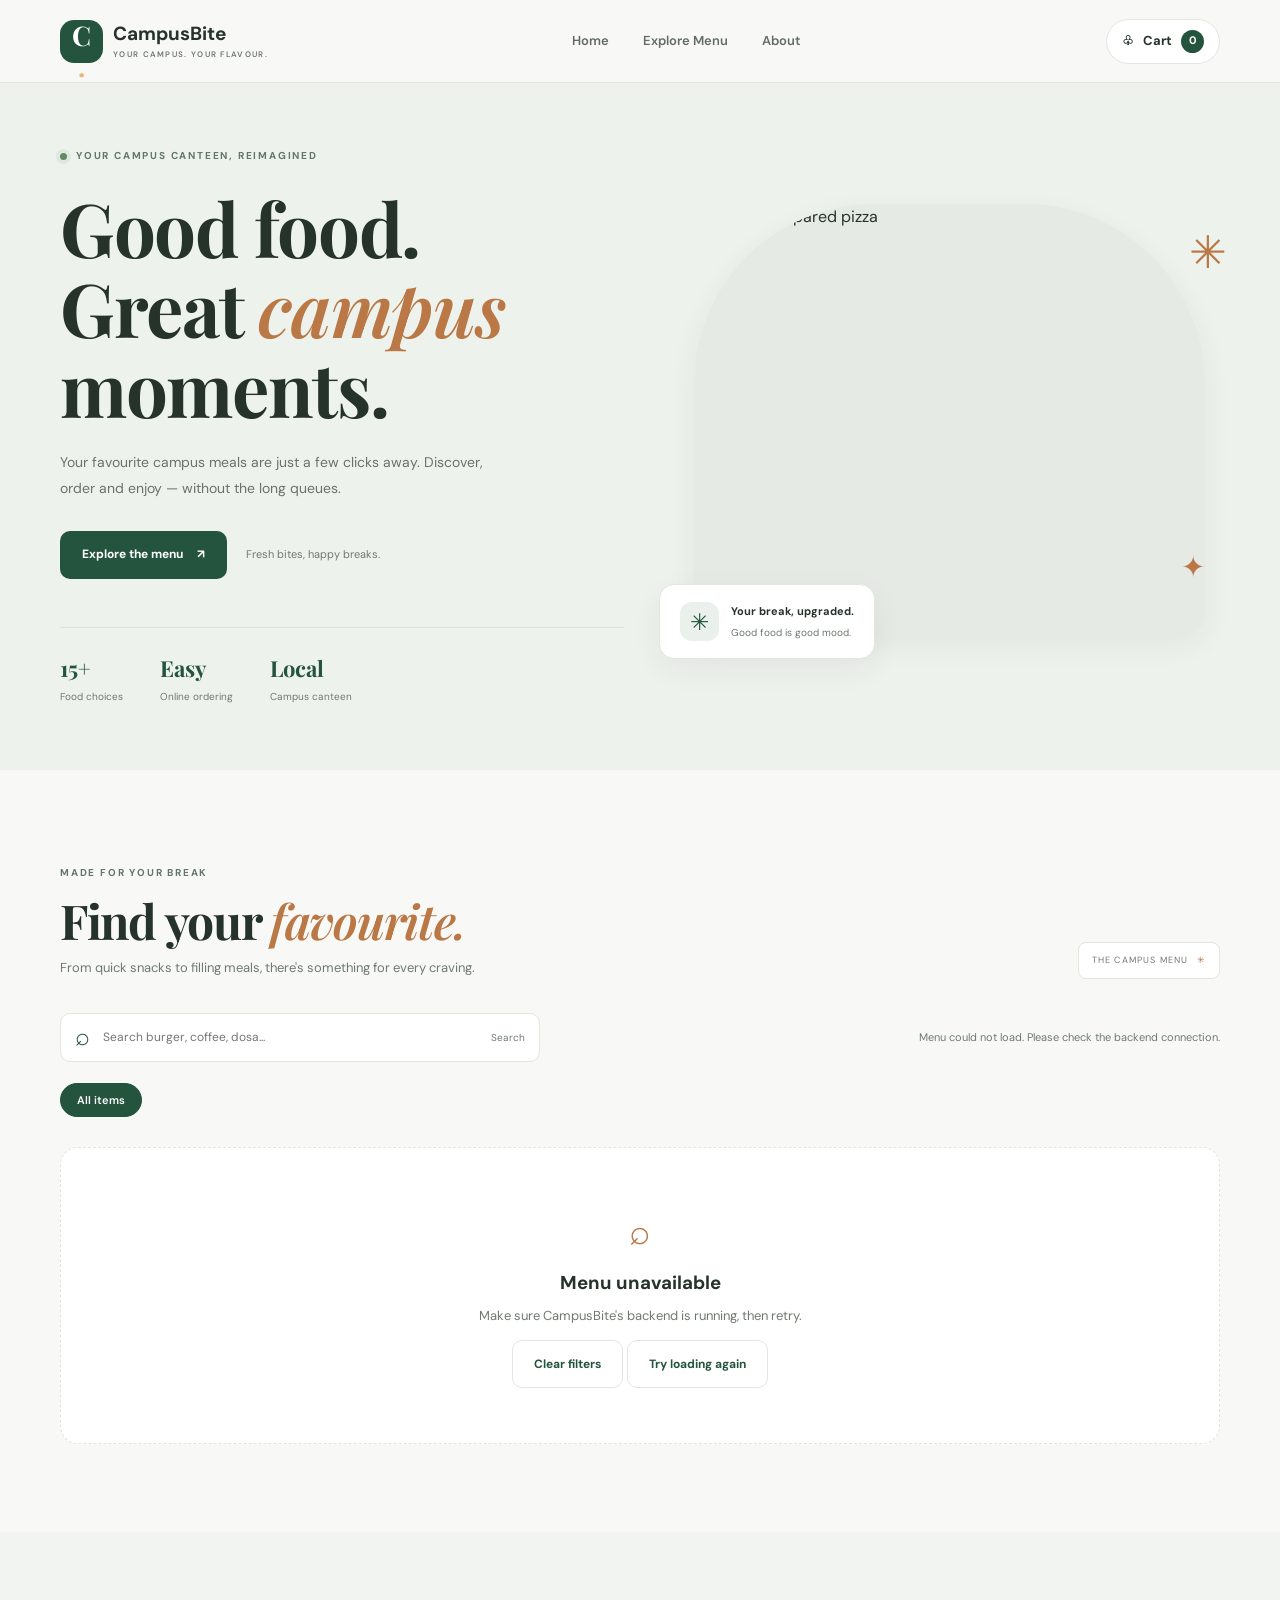
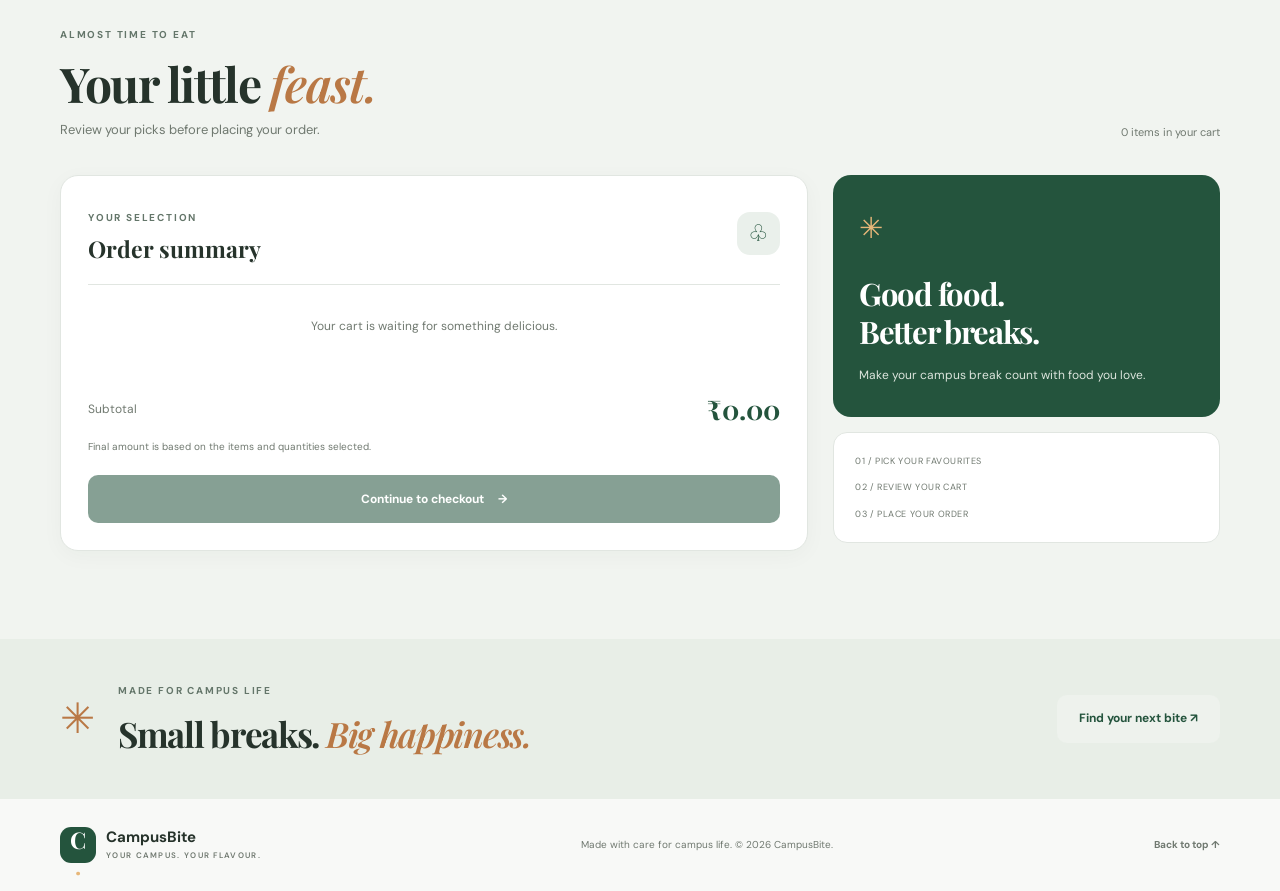
==== src/main/resources/static/index.html @ 41a8b256 "Prepare CampusBite for deployment" ====
<!DOCTYPE html>
<html lang="en">
<head>
    <meta charset="UTF-8">
    <meta name="viewport" content="width=device-width, initial-scale=1.0">
    <meta name="theme-color" content="#183d2b">
    <meta name="description" content="CampusBite - Order fresh and delicious food from your campus canteen.">
    <title>CampusBite | Your Campus Canteen</title>

    <link rel="preconnect" href="https://fonts.googleapis.com">
    <link rel="preconnect" href="https://fonts.gstatic.com" crossorigin>
    <link href="https://fonts.googleapis.com/css2?family=DM+Sans:wght@400;500;600;700&family=Playfair+Display:wght@600;700;800&display=swap" rel="stylesheet">
    <link rel="stylesheet" href="style.css">
    <script src="script.js" defer></script>
</head>
<body>

<header class="site-header">
    <div class="container nav-wrapper">
        <a class="brand" href="#" aria-label="CampusBite home">
            <span class="brand-icon">C<span>.</span></span>
            <span>CampusBite<small>YOUR CAMPUS. YOUR FLAVOUR.</small></span>
        </a>

        <nav class="main-nav">
            <a href="#home">Home</a>
            <a href="#menu">Explore Menu</a>
            <a href="#about">About</a>
        </nav>

        <a href="#cart-section" class="nav-cart">
            <span aria-hidden="true">♧</span>
            Cart <span id="cart-count" class="cart-badge">0</span>
        </a>
    </div>
</header>

<main>
    <section class="hero" id="home">
        <div class="container hero-grid">
            <div class="hero-copy">
                <span class="eyebrow"><span class="live-dot"></span> YOUR CAMPUS CANTEEN, REIMAGINED</span>
                <h1>Good food.<br>Great <em>campus</em><br>moments.</h1>
                <p>Your favourite campus meals are just a few clicks away. Discover, order and enjoy — without the long queues.</p>

                <div class="hero-actions">
                    <a href="#menu" class="button button-primary">Explore the menu <span>↗</span></a>
                    <span class="hero-note">Fresh bites, happy breaks.</span>
                </div>

                <div class="hero-stats">
                    <div><strong>15+</strong><span>Food choices</span></div>
                    <div><strong>Easy</strong><span>Online ordering</span></div>
                    <div><strong>Local</strong><span>Campus canteen</span></div>
                </div>
            </div>

            <div class="hero-art">
                <div class="hero-image-frame">
                    <img
                        src="https://images.unsplash.com/photo-1565299624946-b28f40a0ae38?w=1000"
                        alt="Freshly prepared pizza"
                    >
                </div>
                <div class="floating-note">
                    <span class="note-icon">✳</span>
                    <div><strong>Your break, upgraded.</strong><small>Good food is good mood.</small></div>
                </div>
                <span class="art-decoration decoration-one">✳</span>
                <span class="art-decoration decoration-two">✦</span>
            </div>
        </div>
    </section>

    <section class="menu-section section-padding" id="menu">
        <div class="container">
            <div class="section-heading">
                <div>
                    <span class="eyebrow">MADE FOR YOUR BREAK</span>
                    <h2>Find your <em>favourite.</em></h2>
                    <p>From quick snacks to filling meals, there's something for every craving.</p>
                </div>
                <span class="menu-label">THE CAMPUS MENU <span>✳</span></span>
            </div>

            <div class="menu-tools">
                <label class="search-box">
                    <span aria-hidden="true">⌕</span>
                    <input type="search" id="food-search" placeholder="Search burger, coffee, dosa..." autocomplete="off" aria-label="Search food">
                    <kbd>Search</kbd>
                </label>
                <span class="menu-status" id="menu-status" role="status" aria-live="polite">Loading delicious options...</span>
            </div>

            <div class="category-list" id="category-list" aria-label="Filter by food category">
                <button type="button" class="category-chip active" data-category="All">All items</button>
            </div>

            <div class="food-grid" id="food-list"></div>

            <div class="empty-state" id="empty-state" hidden>
                <span>⌕</span>
                <h3>No bites found</h3>
                <p>Try a different search or choose another category.</p>
                <button class="button button-secondary" id="clear-filters" type="button">Clear filters</button>
            </div>
        </div>
    </section>

    <section class="order-section section-padding" id="cart-section">
        <div class="container">
            <div class="section-heading">
                <div>
                    <span class="eyebrow">ALMOST TIME TO EAT</span>
                    <h2>Your little <em>feast.</em></h2>
                    <p>Review your picks before placing your order.</p>
                </div>
                <span class="cart-heading-count"><span id="cart-count-heading">0</span> items in your cart</span>
            </div>

            <div class="order-layout">
                <div class="cart-panel panel">
                    <div class="panel-heading">
                        <div><span class="eyebrow">YOUR SELECTION</span><h3>Order summary</h3></div>
                        <span class="panel-icon">♧</span>
                    </div>
                    <div id="cart-items" class="cart-items">
                        <div class="cart-empty">Your cart is waiting for something delicious.</div>
                    </div>
                    <div class="cart-total-row">
                        <span>Subtotal</span>
                        <strong id="cart-total">₹0.00</strong>
                    </div>
                    <p class="cart-footnote">Final amount is based on the items and quantities selected.</p>
                    <button type="button" id="checkout-button" class="button button-primary button-full" disabled>
                        Continue to checkout <span>→</span>
                    </button>
                </div>

                <div class="checkout-panel panel" id="checkout-section" hidden>
                    <div class="panel-heading">
                        <div><span class="eyebrow">ONE LAST STEP</span><h3>Let's get your order ready.</h3></div>
                        <span class="panel-icon">✳</span>
                    </div>

                    <form id="checkout-form">
                        <label for="student-name">Your full name</label>
                        <input id="student-name" name="studentName" type="text" placeholder="Enter your name" maxlength="100" autocomplete="name" required>

                        <label for="student-phone">Phone number</label>
                        <input id="student-phone" name="studentPhone" type="tel" placeholder="Enter your phone number" inputmode="tel" pattern="[0-9+\-\s()]{10,16}" maxlength="16" autocomplete="tel" required>

                        <label for="payment-method">Payment method</label>
                        <select id="payment-method" name="paymentMethod" required>
                            <option value="COUNTER">Pay at canteen counter</option>
                        </select>

                        <div class="payment-note"><span>ⓘ</span><p>Payment is collected at the canteen counter. Online payment is not enabled.</p></div>

                        <p class="form-message" id="checkout-message" role="status" aria-live="polite"></p>

                        <button type="submit" id="place-order-button" class="button button-primary button-full">
                            Place my order <span>→</span>
                        </button>
                    </form>
                </div>

                <div class="confirmation-panel panel" id="confirmation-section" hidden>
                    <div class="success-icon">✓</div>
                    <span class="eyebrow">ORDER RECEIVED</span>
                    <h3>That's a wrap!</h3>
                    <p id="confirmation-message">Your order has been submitted.</p>
                    <p class="confirmation-note">Please pay at the canteen counter.</p>
                    <button type="button" id="new-order-button" class="button button-primary button-full">Order something else ↗</button>
                </div>

                <aside class="order-aside">
                    <div class="aside-card">
                        <span class="aside-symbol">✳</span>
                        <h3>Good food.<br>Better breaks.</h3>
                        <p>Make your campus break count with food you love.</p>
                    </div>
                    <div class="aside-info">
                        <span>01 / PICK YOUR FAVOURITES</span>
                        <span>02 / REVIEW YOUR CART</span>
                        <span>03 / PLACE YOUR ORDER</span>
                    </div>
                </aside>
            </div>
        </div>
    </section>

    <section class="about-strip" id="about">
        <div class="container about-content">
            <span class="about-star">✳</span>
            <div><span class="eyebrow">MADE FOR CAMPUS LIFE</span><h2>Small breaks. <em>Big happiness.</em></h2></div>
            <a href="#menu" class="button button-light">Find your next bite ↗</a>
        </div>
    </section>
</main>

<footer class="site-footer">
    <div class="container footer-content">
        <a class="brand footer-brand" href="#home">
            <span class="brand-icon">C<span>.</span></span>
            <span>CampusBite<small>YOUR CAMPUS. YOUR FLAVOUR.</small></span>
        </a>
        <p>Made with care for campus life. © <span id="current-year"></span> CampusBite.</p>
        <a href="#home" class="back-top">Back to top ↑</a>
    </div>
</footer>

<div class="toast-container" id="toast-container" aria-live="polite" aria-atomic="false"></div>

</body>
</html>
---- src/main/resources/static/style.css ----
:root {
    --green: #24543D;
    --green-dark: #193F2D;
    --green-light: #EAF0EB;
    --cream: #EEF2ED;
    --paper: #F8F9F7;
    --text: #26332B;
    --muted: #707970;
    --line: #E1E6E1;
    --orange: #B97845;
    --shadow: 0 10px 30px rgba(31, 55, 40, 0.06);
    --radius: 18px;
}

* { box-sizing: border-box; }

html {
    scroll-behavior: smooth;
    scroll-padding-top: 100px;
}

body {
    margin: 0;
    background: var(--paper);
    color: var(--text);
    font-family: "DM Sans", sans-serif;
    line-height: 1.6;
}

body, input, button, select {
    font-family: "DM Sans", sans-serif;
}

button, input, select { font-size: inherit; }
button, a { -webkit-tap-highlight-color: transparent; }
a { color: inherit; text-decoration: none; }
button { cursor: pointer; }
button:disabled { cursor: not-allowed; opacity: .55; }
img { display: block; max-width: 100%; }

.container {
    width: min(1160px, calc(100% - 48px));
    margin: 0 auto;
}

.section-padding { padding: 88px 0; }
[hidden] { display: none !important; }

h1, h2, h3, p { margin-top: 0; }

h1, h2, .aside-card h3 {
    font-family: "Playfair Display", Georgia, serif;
    font-weight: 700;
    letter-spacing: -1.3px;
}

h1 em, h2 em {
    color: var(--orange);
    font-weight: 600;
}

::selection {
    background: var(--green);
    color: white;
}

:focus-visible {
    outline: 3px solid var(--orange);
    outline-offset: 3px;
}

/* Header */
.site-header {
    position: sticky;
    top: 0;
    z-index: 20;
    background: rgba(248, 249, 247, .96);
    backdrop-filter: blur(14px);
    border-bottom: 1px solid var(--line);
}

.nav-wrapper {
    min-height: 82px;
    display: flex;
    align-items: center;
    justify-content: space-between;
    gap: 24px;
}

.brand {
    display: inline-flex;
    align-items: center;
    gap: 10px;
    font-weight: 700;
    font-size: 19px;
    line-height: 1.15;
}

.brand-icon {
    width: 43px;
    height: 43px;
    display: grid;
    place-items: center;
    background: var(--green);
    color: white;
    border-radius: 14px;
    font-family: "Playfair Display", Georgia, serif;
    font-size: 27px;
}

.brand-icon span { color: #E7B779; }

.brand small {
    display: block;
    margin-top: 5px;
    color: var(--muted);
    font-size: 8px;
    letter-spacing: 1.3px;
    font-weight: 600;
}

.main-nav {
    display: flex;
    align-items: center;
    gap: 34px;
    color: #626C64;
    font-size: 13px;
    font-weight: 600;
}

.main-nav a:hover, .back-top:hover { color: var(--orange); }

.nav-cart {
    display: inline-flex;
    align-items: center;
    gap: 9px;
    padding: 10px 15px;
    border: 1px solid var(--line);
    border-radius: 30px;
    font-size: 13px;
    font-weight: 700;
    background: white;
}

.cart-badge {
    min-width: 23px;
    height: 23px;
    display: grid;
    place-items: center;
    border-radius: 50%;
    background: var(--green);
    color: white;
    font-size: 11px;
}

/* Hero */
.hero {
    background: #EEF2ED;
    overflow: hidden;
}

.hero-grid {
    display: grid;
    grid-template-columns: 1.03fr .97fr;
    align-items: center;
    gap: 65px;
    padding-top: 65px;
    padding-bottom: 65px;
}

.eyebrow {
    display: inline-block;
    color: #64766A;
    font-size: 10px;
    font-weight: 700;
    letter-spacing: 1.8px;
}

.hero .eyebrow {
    display: flex;
    align-items: center;
    gap: 9px;
}

.live-dot {
    width: 7px;
    height: 7px;
    background: #648766;
    border-radius: 50%;
    box-shadow: 0 0 0 4px #DFE8DE;
}

.hero h1 {
    font-size: clamp(49px, 5.8vw, 76px);
    line-height: 1.08;
    margin: 24px 0 20px;
}

.hero-copy > p {
    max-width: 460px;
    color: #68736B;
    font-size: 14px;
    line-height: 1.9;
}

.hero-actions {
    display: flex;
    align-items: center;
    gap: 19px;
    margin-top: 29px;
    flex-wrap: wrap;
}

.button {
    display: inline-flex;
    align-items: center;
    justify-content: center;
    gap: 14px;
    min-height: 48px;
    padding: 12px 21px;
    border: 1px solid transparent;
    border-radius: 10px;
    font-size: 12px;
    font-weight: 700;
    transition: background .2s, transform .2s, box-shadow .2s;
}

.button:hover:not(:disabled) { transform: translateY(-2px); }

.button-primary {
    background: var(--green);
    color: white;
}

.button-primary:hover:not(:disabled) {
    background: var(--green-dark);
    box-shadow: 0 8px 22px rgba(24, 61, 43, .14);
}

.button-secondary {
    background: white;
    color: var(--green);
    border-color: var(--line);
}

.button-light {
    background: var(--cream);
    color: var(--green);
}

.button-full { width: 100%; }

.hero-note {
    color: var(--muted);
    font-size: 11px;
}

.hero-stats {
    display: flex;
    gap: 37px;
    margin-top: 48px;
    padding-top: 23px;
    border-top: 1px solid #DCE3DC;
}

.hero-stats div {
    display: flex;
    flex-direction: column;
    gap: 3px;
}

.hero-stats strong {
    color: var(--green);
    font-family: "Playfair Display", Georgia, serif;
    font-size: 22px;
}

.hero-stats span {
    color: var(--muted);
    font-size: 10px;
}

.hero-art {
    position: relative;
    padding: 12px 15px 26px 5px;
}

.hero-image-frame {
    height: 430px;
    overflow: hidden;
    border-radius: 180px 180px 22px 22px;
    background: #E5EAE4;
    box-shadow: var(--shadow);
}

.hero-image-frame img {
    width: 100%;
    height: 100%;
    object-fit: cover;
}

.floating-note {
    position: absolute;
    left: -30px;
    bottom: 1px;
    display: flex;
    align-items: center;
    gap: 12px;
    padding: 17px 20px;
    border: 1px solid var(--line);
    border-radius: 15px;
    background: white;
    box-shadow: var(--shadow);
}

.note-icon {
    width: 39px;
    height: 39px;
    display: grid;
    place-items: center;
    border-radius: 12px;
    background: var(--green-light);
    color: var(--green);
    font-size: 23px;
}

.floating-note strong, .floating-note small { display: block; }
.floating-note strong { font-size: 11px; }

.floating-note small {
    margin-top: 4px;
    color: var(--muted);
    font-size: 10px;
}

.art-decoration {
    position: absolute;
    color: var(--orange);
}

.decoration-one {
    right: -7px;
    top: 25px;
    font-size: 45px;
}

.decoration-two {
    right: 15px;
    bottom: 70px;
    font-size: 29px;
}

/* Menu */
.menu-section { background: var(--paper); }

.section-heading {
    display: flex;
    align-items: end;
    justify-content: space-between;
    gap: 25px;
    margin-bottom: 34px;
}

.section-heading h2 {
    margin: 9px 0 8px;
    font-size: clamp(34px, 4vw, 48px);
    line-height: 1.2;
}

.section-heading p {
    margin: 0;
    color: var(--muted);
    font-size: 13px;
}

.menu-label {
    padding: 10px 13px;
    border: 1px solid var(--line);
    border-radius: 8px;
    color: var(--muted);
    font-size: 9px;
    letter-spacing: 1.2px;
    white-space: nowrap;
    background: white;
}

.menu-label span {
    color: var(--orange);
    margin-left: 5px;
}

.menu-tools {
    display: flex;
    align-items: center;
    justify-content: space-between;
    gap: 20px;
    margin: 29px 0 18px;
}

.search-box {
    display: flex;
    align-items: center;
    gap: 11px;
    width: min(480px, 100%);
    min-height: 49px;
    padding: 0 14px;
    background: white;
    border: 1px solid var(--line);
    border-radius: 10px;
}

.search-box > span {
    font-size: 25px;
    color: var(--green);
}

.search-box input {
    width: 100%;
    min-width: 0;
    background: transparent;
    border: 0;
    outline: 0;
    color: var(--text);
    font-size: 12px;
}

.search-box input:focus-visible { outline: 0; }

.search-box kbd {
    color: var(--muted);
    font: 10px "DM Sans", sans-serif;
}

.menu-status {
    color: var(--muted);
    font-size: 11px;
    text-align: right;
}

.category-list {
    display: flex;
    gap: 9px;
    flex-wrap: wrap;
    margin: 21px 0 30px;
}

.category-chip {
    padding: 9px 16px;
    border: 1px solid var(--line);
    border-radius: 30px;
    background: white;
    color: #626E65;
    font-size: 11px;
    font-weight: 600;
    transition: all .2s;
}

.category-chip:hover {
    border-color: var(--green);
    color: var(--green);
}

.category-chip.active {
    border-color: var(--green);
    background: var(--green);
    color: white;
}

.food-grid {
    display: grid;
    grid-template-columns: repeat(4, minmax(0, 1fr));
    gap: 23px;
}

.food-card {
    min-width: 0;
    overflow: hidden;
    border: 1px solid #E5E9E4;
    border-radius: 16px;
    background: white;
    transition: transform .25s, box-shadow .25s, border-color .25s;
}

.food-card:hover {
    transform: translateY(-4px);
    border-color: #D0DCD1;
    box-shadow: var(--shadow);
}

.food-image-wrap {
    position: relative;
    height: 190px;
    overflow: hidden;
    background: #E9EDE8;
}

.food-image {
    width: 100%;
    height: 100%;
    object-fit: cover;
    transition: transform .4s;
}

.food-card:hover .food-image { transform: scale(1.04); }

.food-image-fallback {
    height: 100%;
    display: grid;
    place-items: center;
    color: #819078;
    font-size: 32px;
}

.food-category-tag {
    position: absolute;
    left: 11px;
    top: 11px;
    padding: 5px 9px;
    border: 1px solid rgba(255,255,255,.65);
    border-radius: 30px;
    background: rgba(255,255,255,.95);
    color: var(--green);
    font-size: 9px;
    font-weight: 700;
}

.food-card-content { padding: 15px; }

.food-card h3 {
    margin: 0 0 5px;
    font-size: 14px;
    line-height: 1.4;
}

.food-description {
    min-height: 17px;
    margin: 0 0 15px;
    color: var(--muted);
    font-size: 10px;
}

.food-card-bottom {
    display: flex;
    align-items: center;
    justify-content: space-between;
    gap: 8px;
}

.food-price {
    color: var(--green);
    font-family: "Playfair Display", Georgia, serif;
    font-size: 20px;
    font-weight: 700;
    white-space: nowrap;
}

.add-to-cart {
    display: inline-flex;
    align-items: center;
    justify-content: center;
    gap: 5px;
    min-height: 36px;
    padding: 8px 10px;
    border: 1px solid var(--green);
    border-radius: 8px;
    background: white;
    color: var(--green);
    font-size: 10px;
    font-weight: 700;
    transition: all .2s;
}

.add-to-cart:hover {
    background: var(--green);
    color: white;
}

.empty-state {
    padding: 55px 20px;
    text-align: center;
    border: 1px dashed var(--line);
    border-radius: var(--radius);
    background: white;
}

.empty-state > span {
    font-size: 36px;
    color: var(--orange);
}

.empty-state h3 { margin: 8px 0; }

.empty-state p {
    color: var(--muted);
    font-size: 13px;
}

/* Cart and order section */
.order-section { background: #F1F4F0; }

.cart-heading-count {
    color: var(--muted);
    font-size: 11px;
}

.order-layout {
    display: grid;
    grid-template-columns: minmax(0, 1.45fr) minmax(270px, .75fr);
    align-items: start;
    gap: 25px;
}

.panel {
    padding: 27px;
    border: 1px solid var(--line);
    border-radius: var(--radius);
    background: white;
    box-shadow: 0 5px 22px rgba(31,55,40,.035);
}

.panel-heading {
    display: flex;
    align-items: center;
    justify-content: space-between;
    gap: 12px;
    padding-bottom: 20px;
    border-bottom: 1px solid var(--line);
}

.panel-heading h3 {
    margin: 5px 0 0;
    font-family: "Playfair Display", Georgia, serif;
    font-size: 23px;
    line-height: 1.3;
}

.panel-icon {
    display: grid;
    place-items: center;
    width: 43px;
    height: 43px;
    border-radius: 13px;
    background: var(--green-light);
    color: var(--green);
    font-size: 23px;
}

.cart-items { padding: 5px 0; }

.cart-empty {
    padding: 27px 5px;
    color: var(--muted);
    font-size: 12px;
    text-align: center;
}

.cart-row {
    display: grid;
    grid-template-columns: minmax(0,1fr) auto auto;
    align-items: center;
    gap: 12px;
    padding: 17px 0;
    border-bottom: 1px solid #EDF0EC;
}

.item-details strong, .item-details small { display: block; }
.item-details strong { font-size: 12px; }

.item-details small {
    margin-top: 4px;
    color: var(--muted);
    font-size: 10px;
}

.quantity-controls {
    display: flex;
    align-items: center;
    gap: 9px;
}

.quantity-controls button {
    display: grid;
    place-items: center;
    width: 29px;
    height: 29px;
    border: 1px solid var(--line);
    border-radius: 8px;
    background: #F7F9F6;
    color: var(--green);
    font-size: 17px;
}

.quantity-controls span {
    min-width: 12px;
    text-align: center;
    font-size: 12px;
    font-weight: 700;
}

.cart-row > strong {
    font-size: 12px;
    white-space: nowrap;
}

.remove-item {
    grid-column: 1 / -1;
    justify-self: start;
    padding: 0;
    border: 0;
    background: none;
    color: #A04F40;
    font-size: 10px;
}

.cart-total-row {
    display: flex;
    align-items: center;
    justify-content: space-between;
    margin: 20px 0 4px;
}

.cart-total-row span {
    color: var(--muted);
    font-size: 12px;
}

.cart-total-row strong {
    color: var(--green);
    font-family: "Playfair Display", Georgia, serif;
    font-size: 27px;
}

.cart-footnote {
    margin: 8px 0 20px;
    color: var(--muted);
    font-size: 10px;
}

/* Checkout */
.checkout-panel { margin-top: 20px; }

.checkout-panel form {
    display: flex;
    flex-direction: column;
    gap: 10px;
    padding-top: 20px;
}

.checkout-panel label {
    margin-top: 7px;
    font-size: 11px;
    font-weight: 700;
}

.checkout-panel input,
.checkout-panel select {
    width: 100%;
    min-height: 45px;
    padding: 11px 13px;
    border: 1px solid var(--line);
    border-radius: 9px;
    background: white;
    color: var(--text);
    font-size: 12px;
}

.checkout-panel input:focus,
.checkout-panel select:focus {
    border-color: #739076;
    outline: 2px solid #E5EDE3;
}

.payment-note {
    display: flex;
    align-items: start;
    gap: 10px;
    margin: 8px 0;
    padding: 12px;
    border-radius: 9px;
    background: #EFF4EF;
    color: var(--green);
}

.payment-note p {
    margin: 0;
    font-size: 10px;
}

.form-message {
    margin: 0;
    color: #A24D3D;
    font-size: 11px;
    overflow-wrap: anywhere;
}

.confirmation-panel {
    grid-column: 1;
    margin-top: 20px;
    text-align: center;
    padding: 40px 27px;
}

.success-icon {
    display: grid;
    place-items: center;
    width: 62px;
    height: 62px;
    margin: 0 auto 20px;
    border-radius: 50%;
    background: #E6F0E7;
    color: var(--green);
    font-size: 30px;
}

.confirmation-panel h3 {
    margin: 9px 0;
    font: 700 32px "Playfair Display", Georgia, serif;
}

.confirmation-panel p {
    color: var(--muted);
    font-size: 12px;
}

.confirmation-note {
    color: var(--green) !important;
    font-weight: 700;
}

/* Sidebar */
.order-aside {
    display: flex;
    flex-direction: column;
    gap: 15px;
}

.aside-card {
    padding: 30px 26px;
    border-radius: var(--radius);
    background: var(--green);
    color: white;
}

.aside-symbol {
    display: inline-block;
    margin-bottom: 22px;
    color: #E7B779;
    font-size: 29px;
}

.aside-card h3 {
    margin: 0 0 13px;
    font-size: 31px;
    line-height: 1.25;
}

.aside-card p {
    margin: 0;
    color: #DCE5DD;
    font-size: 12px;
    line-height: 1.9;
}

.aside-info {
    display: flex;
    flex-direction: column;
    gap: 12px;
    padding: 21px;
    border: 1px solid var(--line);
    border-radius: 14px;
    background: white;
}

.aside-info span {
    color: var(--muted);
    font-size: 9px;
    letter-spacing: .6px;
}

/* About and footer */
.about-strip {
    padding: 37px 0;
    background: #E8EEE7;
}

.about-content {
    display: flex;
    align-items: center;
    gap: 23px;
}

.about-star {
    color: var(--orange);
    font-size: 42px;
}

.about-content h2 {
    margin: 4px 0 0;
    font-size: clamp(23px, 3vw, 35px);
}

.about-content .button {
    margin-left: auto;
    white-space: nowrap;
}

.site-footer {
    padding: 28px 0;
    background: var(--paper);
}

.footer-content {
    display: flex;
    align-items: center;
    justify-content: space-between;
    gap: 20px;
}

.footer-brand { font-size: 15px; }

.footer-brand .brand-icon {
    width: 36px;
    height: 36px;
    border-radius: 11px;
    font-size: 23px;
}

.footer-content > p, .back-top {
    margin: 0;
    color: var(--muted);
    font-size: 10px;
}

.back-top { font-weight: 700; }

/* Notifications */
.toast-container {
    position: fixed;
    right: 22px;
    bottom: 22px;
    z-index: 50;
    display: flex;
    flex-direction: column;
    align-items: flex-end;
    gap: 10px;
    pointer-events: none;
}

.toast {
    display: flex;
    align-items: center;
    gap: 11px;
    max-width: min(360px, calc(100vw - 32px));
    padding: 14px 18px;
    border: 1px solid #DCE7D7;
    border-radius: 12px;
    background: white;
    color: var(--green);
    box-shadow: 0 12px 35px rgba(16,44,30,.12);
    font-size: 12px;
    font-weight: 600;
    animation: toast-in .25s ease both;
}

.toast-icon {
    display: grid;
    place-items: center;
    flex: 0 0 25px;
    width: 25px;
    height: 25px;
    border-radius: 50%;
    background: #E5EFDF;
}

.toast.toast-error {
    color: #A04435;
    border-color: #F0D7D1;
}

.toast.toast-error .toast-icon { background: #F8E8E3; }
.toast.toast-out { animation: toast-out .2s ease both; }

@keyframes toast-in {
    from { opacity: 0; transform: translateY(12px); }
    to { opacity: 1; transform: translateY(0); }
}

@keyframes toast-out {
    to { opacity: 0; transform: translateY(10px); }
}

/* Tablet */
@media (max-width: 950px) {
    .hero-grid { gap: 35px; }
    .hero-image-frame { height: 370px; }

    .food-grid {
        grid-template-columns: repeat(3, minmax(0, 1fr));
        gap: 17px;
    }

    .food-image-wrap { height: 170px; }

    .order-layout {
        grid-template-columns: minmax(0, 1.3fr) minmax(230px, .8fr);
    }

    .panel { padding: 21px; }

    .cart-row { grid-template-columns: minmax(0,1fr) auto; }
    .cart-row > strong { grid-column: 1; }
}

/* Mobile */
@media (max-width: 680px) {
    .container { width: min(100% - 32px, 540px); }
    .section-padding { padding: 59px 0; }

    .nav-wrapper { min-height: 70px; gap: 10px; }
    .brand { font-size: 16px; gap: 8px; }

    .brand-icon {
        width: 37px;
        height: 37px;
        font-size: 23px;
        border-radius: 11px;
    }

    .brand small { font-size: 7px; letter-spacing: .7px; }
    .main-nav { display: none; }

    .nav-cart {
        gap: 6px;
        padding: 8px 10px;
        font-size: 11px;
    }

    .hero-grid {
        grid-template-columns: 1fr;
        gap: 30px;
        padding-top: 48px;
        padding-bottom: 48px;
    }

    .hero h1 {
        margin-top: 19px;
        font-size: clamp(49px, 13vw, 67px);
    }

    .hero-copy > p { font-size: 13px; }

    .hero-stats {
        gap: 25px;
        margin-top: 32px;
    }

    .hero-stats strong { font-size: 19px; }

    .hero-image-frame {
        height: 310px;
        border-radius: 140px 140px 18px 18px;
    }

    .hero-art {
        padding: 0 10px 20px;
        margin: 0 10px;
    }

    .floating-note {
        left: -8px;
        bottom: 0;
        padding: 12px 14px;
    }

    .decoration-one { right: -4px; }

    .section-heading {
        align-items: flex-start;
        flex-direction: column;
        gap: 15px;
    }

    .section-heading h2 { font-size: 37px; }
    .section-heading p { font-size: 12px; }

    .menu-tools {
        align-items: stretch;
        flex-direction: column;
        gap: 10px;
    }

    .search-box { width: 100%; }
    .menu-status { text-align: left; }

    .category-list {
        flex-wrap: nowrap;
        overflow-x: auto;
        padding: 2px 0 9px;
        scrollbar-width: thin;
    }

    .category-chip { flex: 0 0 auto; }

    .food-grid {
        grid-template-columns: repeat(2, minmax(0, 1fr));
        gap: 12px;
    }

    .food-image-wrap { height: 140px; }
    .food-card-content { padding: 11px; }
    .food-card h3 { font-size: 12px; }

    .food-description {
        font-size: 9px;
        margin-bottom: 11px;
    }

    .food-price { font-size: 18px; }

    .add-to-cart {
        min-height: 33px;
        padding: 7px 8px;
        font-size: 9px;
    }

    .menu-label { font-size: 8px; }

    .order-layout {
        grid-template-columns: 1fr;
        gap: 17px;
    }

    .panel { padding: 18px; }
    .panel-heading h3 { font-size: 21px; }
    .cart-heading-count { font-size: 10px; }
    .aside-card { padding: 24px; }
    .aside-card h3 { font-size: 29px; }

    .about-content {
        align-items: flex-start;
        gap: 12px;
        flex-wrap: wrap;
    }

    .about-star { font-size: 29px; }
    .about-content h2 { font-size: 25px; }
    .about-content .button { margin: 5px 0 0; }

    .footer-content {
        align-items: flex-start;
        flex-wrap: wrap;
    }

    .footer-content > p {
        order: 3;
        width: 100%;
    }

    .toast-container {
        right: 12px;
        bottom: 12px;
    }
}

/* Accessibility */
@media (prefers-reduced-motion: reduce) {
    *, *::before, *::after {
        scroll-behavior: auto !important;
        animation-duration: .01ms !important;
        animation-iteration-count: 1 !important;
        transition-duration: .01ms !important;
    }
}
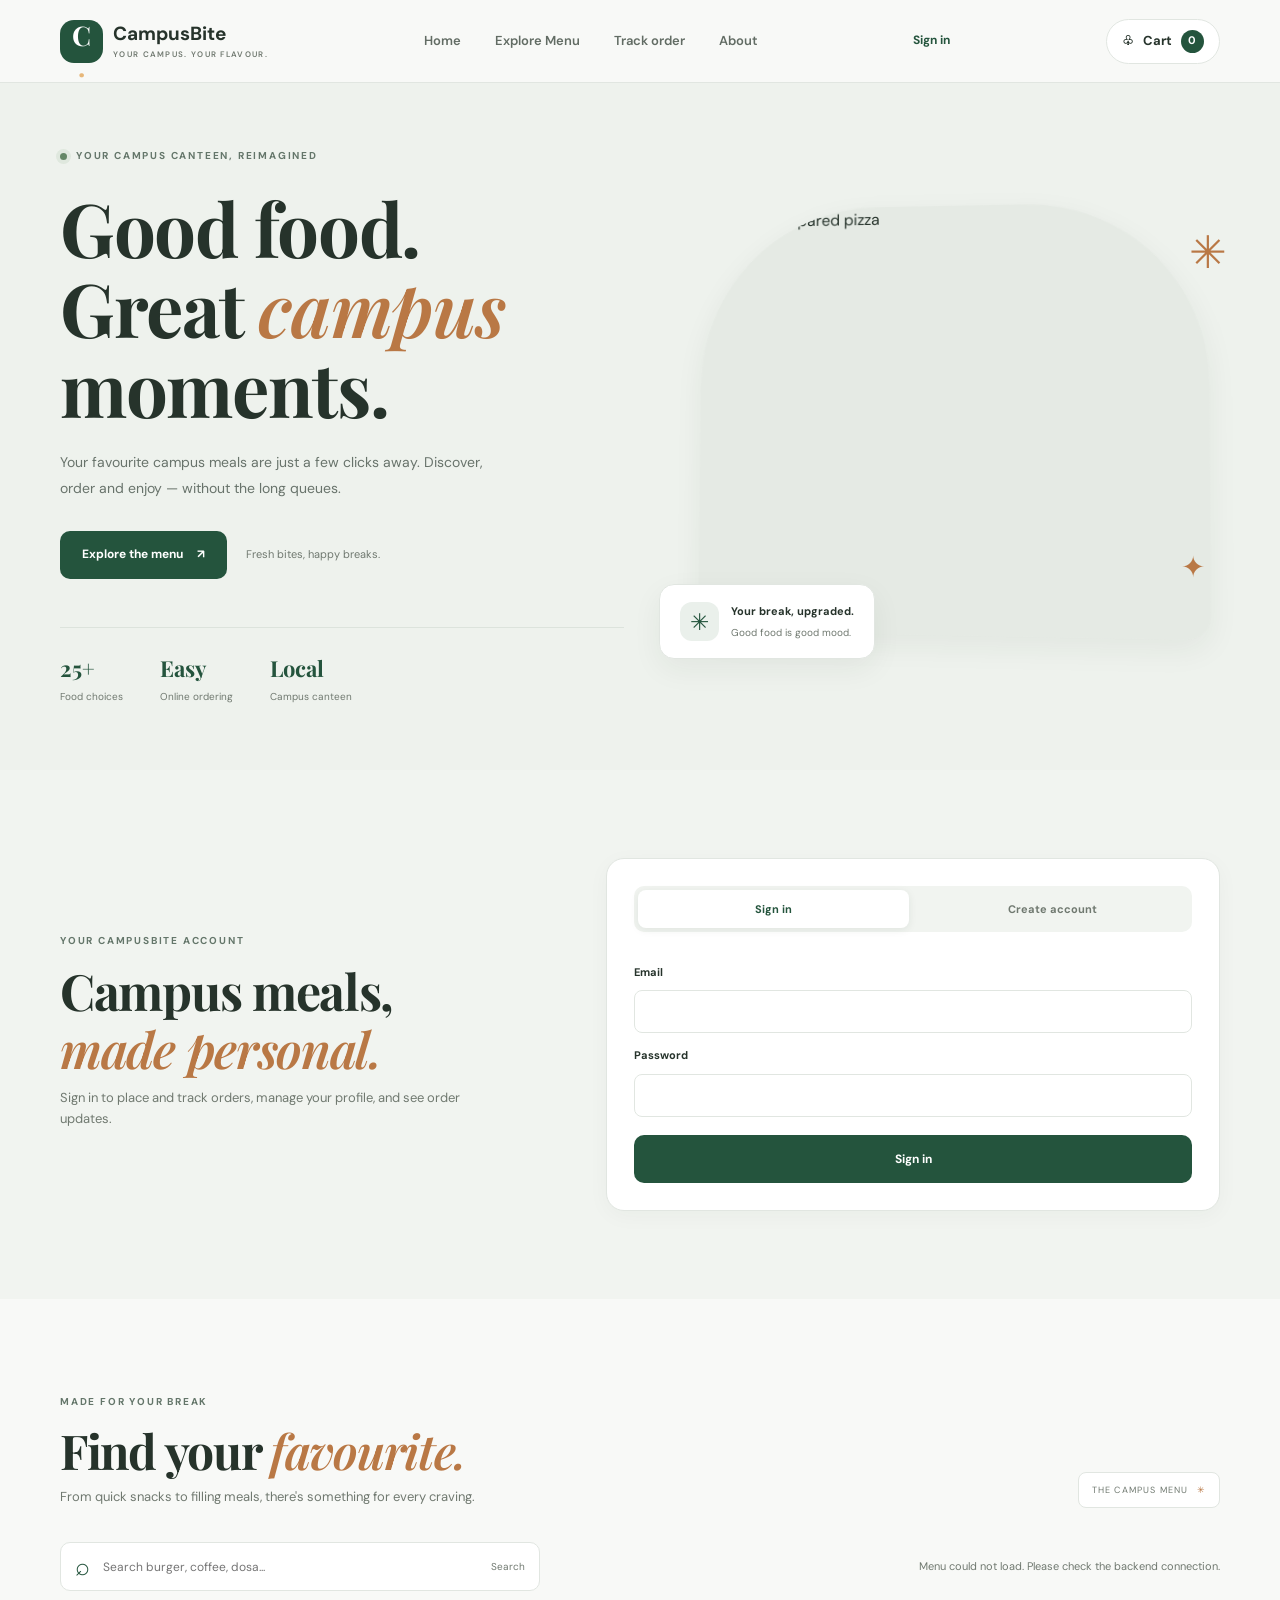
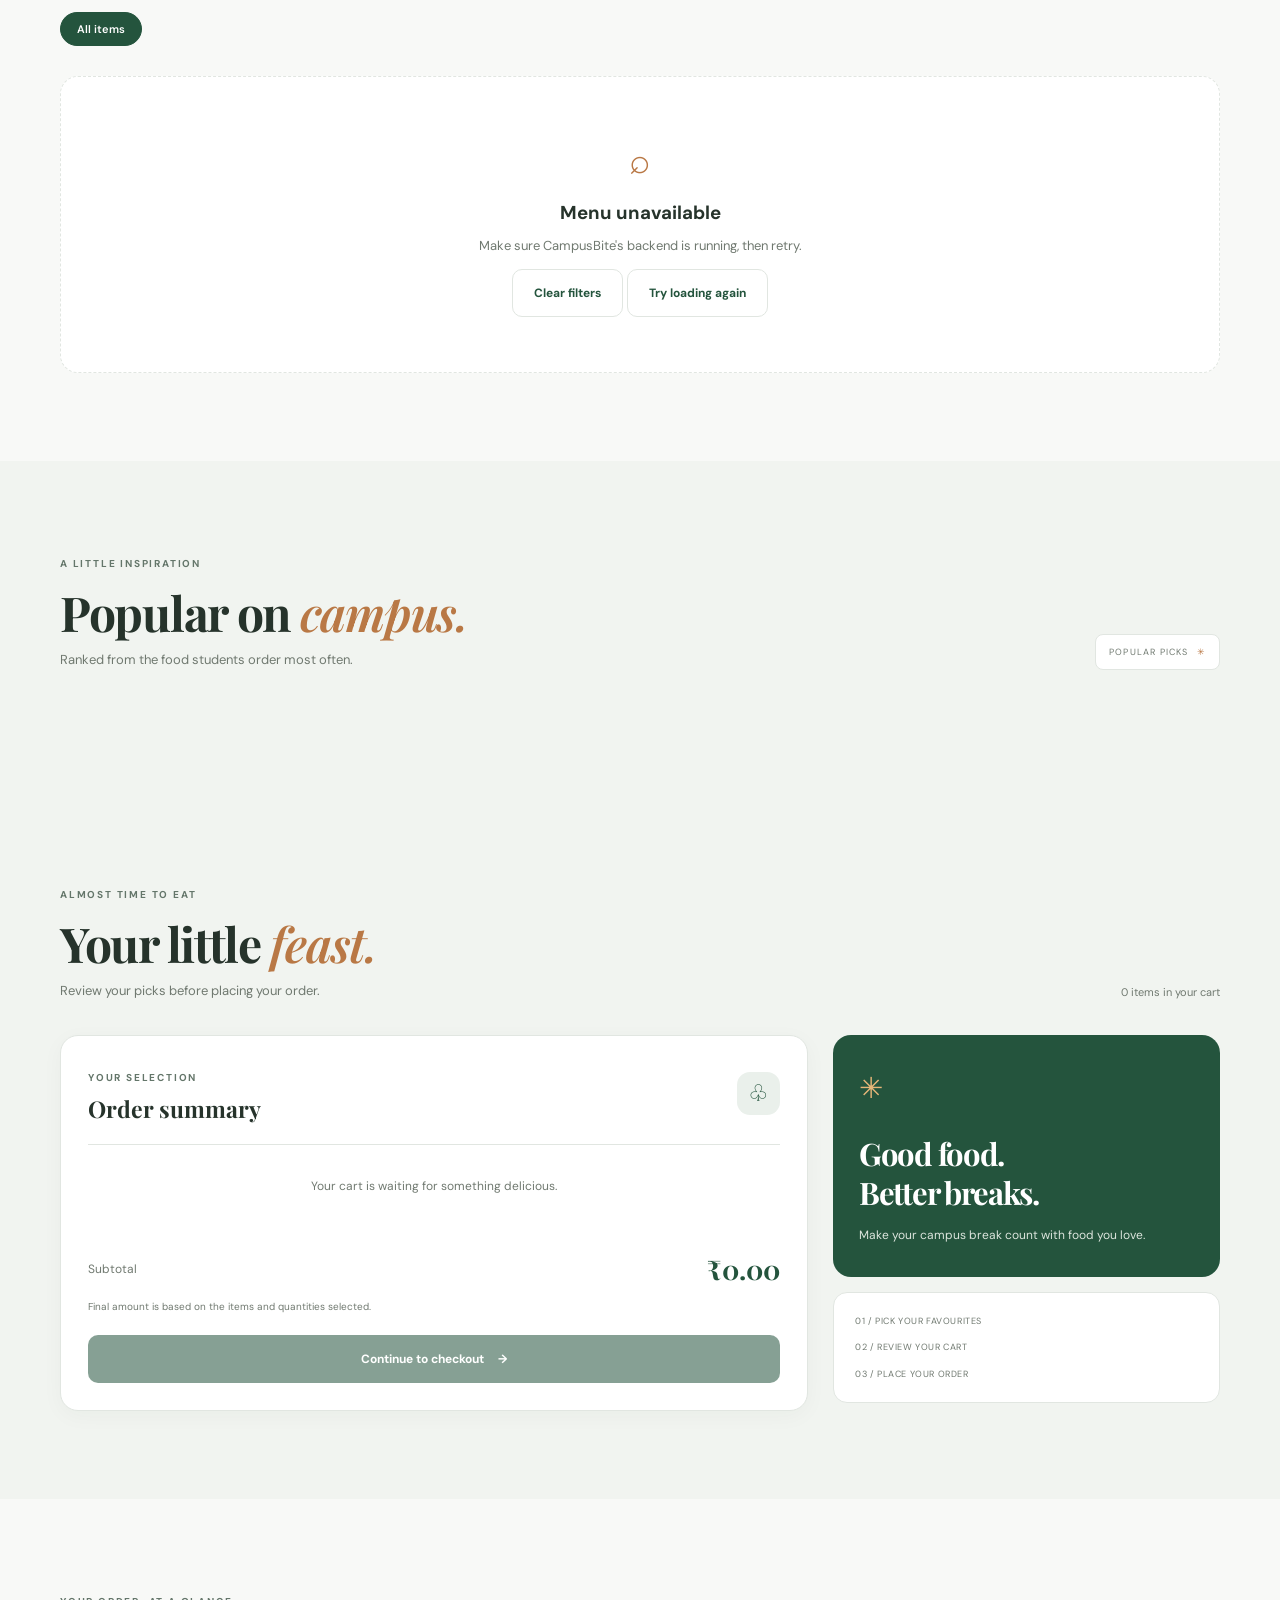
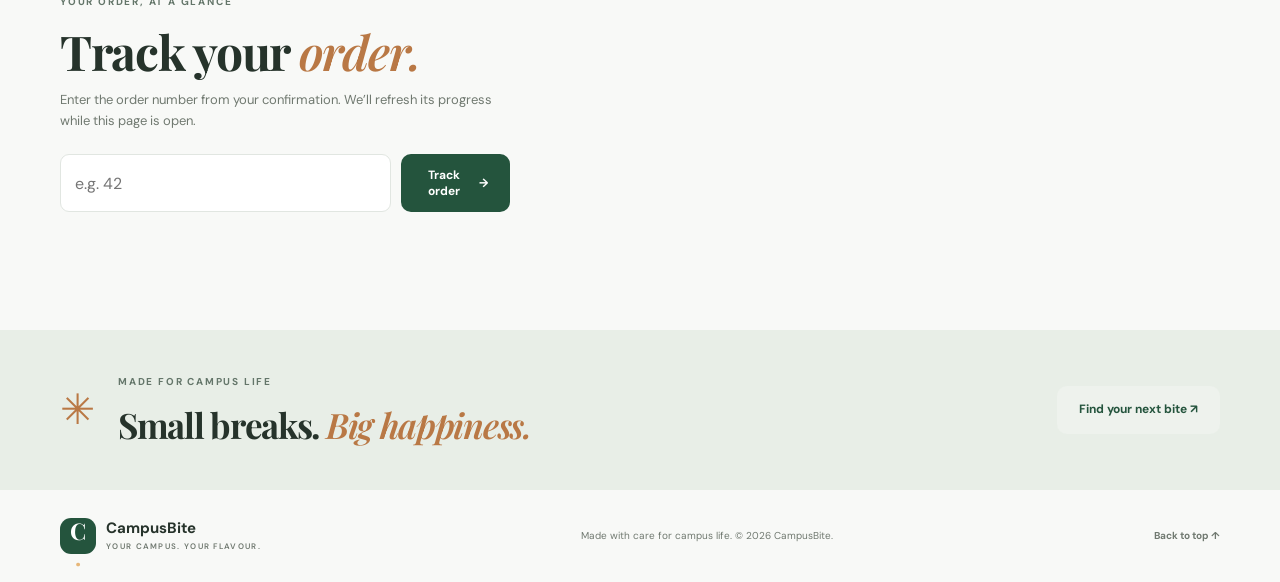
==== commit da23bed4: "Update CampusBite project" ====
--- a/src/main/resources/static/index.html
+++ b/src/main/resources/static/index.html
@@ -6,6 +6,7 @@
     <meta name="viewport" content="width=device-width, initial-scale=1.0">
     <meta name="theme-color" content="#183d2b">
     <meta name="description" content="CampusBite - Order fresh and delicious food from your campus canteen.">
+    <link rel="manifest" href="manifest.webmanifest">
     <title>CampusBite | Your Campus Canteen</title>
 
     <link rel="preconnect" href="https://fonts.googleapis.com">
@@ -26,10 +27,14 @@
         <nav class="main-nav">
             <a href="#home">Home</a>
             <a href="#menu">Explore Menu</a>
+            <a href="#order-tracking">Track order</a>
             <a href="#about">About</a>
         </nav>
 
-        <a href="#cart-section" class="nav-cart">
+            <a href="#account-section" class="account-link" id="account-link">Sign in</a>
+            <button type="button" class="notification-button" id="notification-button"
+                    aria-label="Notifications" hidden>Updates <span id="notification-count">0</span></button>
+            <a href="#cart-section" class="nav-cart">
             <span aria-hidden="true">♧</span>
             Cart <span id="cart-count" class="cart-badge">0</span>
         </a>
@@ -50,7 +55,7 @@
                 </div>
 
                 <div class="hero-stats">
-                    <div><strong>15+</strong><span>Food choices</span></div>
+                    <div><strong id="food-choice-count">25+</strong><span>Food choices</span></div>
                     <div><strong>Easy</strong><span>Online ordering</span></div>
                     <div><strong>Local</strong><span>Campus canteen</span></div>
                 </div>
@@ -69,6 +74,93 @@
                 </div>
                 <span class="art-decoration decoration-one">✳</span>
                 <span class="art-decoration decoration-two">✦</span>
+            </div>
+        </div>
+    </section>
+
+    <section class="account-section section-padding" id="account-section">
+        <div class="container account-layout">
+            <div class="account-copy">
+                <span class="eyebrow">YOUR CAMPUSBITE ACCOUNT</span>
+                <h2>Campus meals,<br><em>made personal.</em></h2>
+                <p>Sign in to place and track orders, manage your profile, and see order updates.</p>
+            </div>
+            <div class="account-card panel">
+                <div id="signed-out-view">
+                    <div class="account-tabs" role="tablist" aria-label="Account access">
+                        <button type="button" class="account-tab active" id="show-login">Sign in</button>
+                        <button type="button" class="account-tab" id="show-register">Create account</button>
+                    </div>
+                    <form id="login-form" class="account-form">
+                        <label for="login-email">Email</label>
+                        <input id="login-email" name="email" type="email" autocomplete="email" required>
+                        <label for="login-password">Password</label>
+                        <input id="login-password" name="password" type="password" minlength="8" autocomplete="current-password" required>
+                        <p id="login-message" class="form-message" role="status"></p>
+                        <button type="submit" class="button button-primary button-full">Sign in</button>
+                    </form>
+                    <form id="register-form" class="account-form" hidden>
+                        <label for="register-name">Full name</label>
+                        <input id="register-name" name="name" maxlength="100" autocomplete="name" required>
+                        <label for="register-phone">Phone number</label>
+                        <input id="register-phone" name="phone" type="tel" maxlength="20" autocomplete="tel" required>
+                        <label for="register-email">Email</label>
+                        <input id="register-email" name="email" type="email" maxlength="254" autocomplete="email" required>
+                        <label for="register-password">Password (at least 8 characters)</label>
+                        <input id="register-password" name="password" type="password" minlength="8" maxlength="72" autocomplete="new-password" required>
+                        <p id="register-message" class="form-message" role="status"></p>
+                        <button type="submit" class="button button-primary button-full">Create student account</button>
+                    </form>
+                    <form id="verify-email-form" class="account-form" hidden>
+                        <p>A six-digit code was sent to your email. It expires in 15 minutes.</p>
+                        <label for="verification-email">Email</label>
+                        <input id="verification-email" name="email" type="email" autocomplete="email" required>
+                        <label for="verification-code">Verification code</label>
+                        <input id="verification-code" name="code" inputmode="numeric" pattern="[0-9]{6}" maxlength="6" autocomplete="one-time-code" required>
+                        <p id="verification-message" class="form-message" role="status"></p>
+                        <button type="submit" class="button button-primary button-full">Verify email</button>
+                        <button type="button" class="button button-secondary button-full" id="resend-verification">Send another code</button>
+                    </form>
+                </div>
+                <div id="signed-in-view" hidden>
+                    <div class="panel-heading">
+                        <div><span class="eyebrow">ACCOUNT PROFILE</span><h3 id="profile-heading">Welcome back</h3></div>
+                        <span id="profile-role" class="panel-icon">✓</span>
+                    </div>
+                    <form id="profile-form" class="account-form">
+                        <label for="profile-name">Full name</label>
+                        <input id="profile-name" name="name" maxlength="100" required>
+                        <label for="profile-phone">Phone number</label>
+                        <input id="profile-phone" name="phone" type="tel" maxlength="20" required>
+                        <label for="profile-new-password">New password (optional)</label>
+                        <input id="profile-new-password" name="newPassword" type="password" minlength="8" maxlength="72" autocomplete="new-password">
+                        <p id="profile-message" class="form-message" role="status"></p>
+                        <button type="submit" class="button button-primary button-full">Save profile</button>
+                    </form>
+                    <button type="button" class="button button-secondary button-full" id="logout-button">Sign out</button>
+                    <h4>Your recent orders</h4>
+                    <div id="my-order-list" class="my-order-list"></div>
+                </div>
+                <div id="admin-dashboard" class="admin-dashboard" hidden>
+                    <div class="panel-heading"><div><span class="eyebrow">STAFF TOOLS</span><h3>Canteen dashboard</h3></div></div>
+                    <label for="report-period">Sales report</label>
+                    <select id="report-period"><option value="daily">Today</option><option value="weekly">This week</option><option value="monthly">This month</option></select>
+                    <p id="sales-report" class="sales-report" role="status"></p>
+                    <h4>Menu availability</h4>
+                    <div id="admin-food-list"></div>
+                    <h4>Recent orders</h4>
+                    <div id="admin-order-list"></div>
+                    <form id="admin-food-form" class="account-form">
+                        <h4>Add a menu item</h4>
+                        <label for="admin-food-name">Name</label><input id="admin-food-name" name="name" required>
+                        <label for="admin-food-category">Category</label><input id="admin-food-category" name="category" required>
+                        <label for="admin-food-price">Price (₹)</label><input id="admin-food-price" name="price" type="number" min="0" step="0.01" required>
+                        <label for="admin-food-image">Image URL</label><input id="admin-food-image" name="imageUrl" type="url">
+                        <button type="submit" class="button button-primary button-full">Add item</button>
+                        <p id="admin-food-message" class="form-message" role="status"></p>
+                    </form>
+                </div>
+                <div id="notification-list" class="notification-list" hidden></div>
             </div>
         </div>
     </section>
@@ -108,6 +200,20 @@
         </div>
     </section>
 
+    <section class="recommendation-section section-padding" id="recommended">
+        <div class="container">
+            <div class="section-heading">
+                <div>
+                    <span class="eyebrow">A LITTLE INSPIRATION</span>
+                    <h2>Popular on <em>campus.</em></h2>
+                    <p>Ranked from the food students order most often.</p>
+                </div>
+                <span class="menu-label">POPULAR PICKS <span>✳</span></span>
+            </div>
+            <div class="food-grid recommendation-grid" id="recommendation-list"></div>
+        </div>
+    </section>
+
     <section class="order-section section-padding" id="cart-section">
         <div class="container">
             <div class="section-heading">
@@ -149,14 +255,15 @@
                         <input id="student-name" name="studentName" type="text" placeholder="Enter your name" maxlength="100" autocomplete="name" required>
 
                         <label for="student-phone">Phone number</label>
-                        <input id="student-phone" name="studentPhone" type="tel" placeholder="Enter your phone number" inputmode="tel" pattern="[0-9+\-\s()]{10,16}" maxlength="16" autocomplete="tel" required>
+                        <input id="student-phone" name="studentPhone" type="tel" placeholder="Enter your phone number" inputmode="tel" maxlength="20" autocomplete="tel" required>
 
                         <label for="payment-method">Payment method</label>
                         <select id="payment-method" name="paymentMethod" required>
                             <option value="COUNTER">Pay at canteen counter</option>
+                            <option value="RAZORPAY">Pay online with UPI or card</option>
                         </select>
 
-                        <div class="payment-note"><span>ⓘ</span><p>Payment is collected at the canteen counter. Online payment is not enabled.</p></div>
+                        <div class="payment-note"><span>ⓘ</span><p>Online payment opens Razorpay Checkout. Card details are handled by Razorpay; CampusBite does not store them.</p></div>
 
                         <p class="form-message" id="checkout-message" role="status" aria-live="polite"></p>
 
@@ -171,7 +278,7 @@
                     <span class="eyebrow">ORDER RECEIVED</span>
                     <h3>That's a wrap!</h3>
                     <p id="confirmation-message">Your order has been submitted.</p>
-                    <p class="confirmation-note">Please pay at the canteen counter.</p>
+                    <p class="confirmation-note" id="confirmation-note">Your order status and payment updates will appear here.</p>
                     <button type="button" id="new-order-button" class="button button-primary button-full">Order something else ↗</button>
                 </div>
 
@@ -187,6 +294,29 @@
                         <span>03 / PLACE YOUR ORDER</span>
                     </div>
                 </aside>
+            </div>
+        </div>
+    </section>
+
+    <section class="tracking-section section-padding" id="order-tracking">
+        <div class="container tracking-layout">
+            <div>
+                <span class="eyebrow">YOUR ORDER, AT A GLANCE</span>
+                <h2>Track your <em>order.</em></h2>
+                <p class="tracking-intro">Enter the order number from your confirmation. We’ll refresh its progress while this page is open.</p>
+                <form id="tracking-form" class="tracking-form">
+                    <label class="sr-only" for="tracking-order-id">Order number</label>
+                    <input id="tracking-order-id" name="orderId" type="number" min="1" step="1" placeholder="e.g. 42" required>
+                    <button type="submit" class="button button-primary">Track order <span>→</span></button>
+                </form>
+                <p id="tracking-message" class="tracking-message" role="status" aria-live="polite"></p>
+            </div>
+            <div id="tracking-result" class="tracking-result panel" aria-live="polite" hidden>
+                <div class="tracking-result-heading">
+                    <div><span class="eyebrow">ORDER <span id="tracked-order-id"></span></span><h3 id="tracked-order-status">Waiting for an update</h3></div>
+                    <span id="tracking-status-icon" class="panel-icon">◷</span>
+                </div>
+                <ol id="tracking-timeline" class="tracking-timeline"></ol>
             </div>
         </div>
     </section>
--- a/src/main/resources/static/style.css
+++ b/src/main/resources/static/style.css
@@ -934,6 +934,192 @@
 
 .back-top { font-weight: 700; }
 
+.account-link {
+    color: var(--green);
+    font-size: 12px;
+    font-weight: 700;
+}
+
+.notification-button {
+    padding: 8px 11px;
+    border: 1px solid var(--line);
+    border-radius: 24px;
+    background: white;
+    color: var(--green);
+    font-size: 11px;
+    font-weight: 700;
+}
+
+.notification-button span {
+    display: inline-grid;
+    place-items: center;
+    min-width: 18px;
+    height: 18px;
+    margin-left: 4px;
+    border-radius: 50%;
+    background: var(--green);
+    color: white;
+}
+
+.account-section { background: #F1F4F0; }
+
+.account-layout {
+    display: grid;
+    grid-template-columns: minmax(0, .8fr) minmax(0, 1fr);
+    align-items: center;
+    gap: 55px;
+}
+
+.account-copy h2 {
+    margin: 11px 0;
+    font-size: clamp(35px, 4vw, 50px);
+    line-height: 1.15;
+}
+
+.account-copy p {
+    max-width: 420px;
+    color: var(--muted);
+    font-size: 13px;
+}
+
+.account-card { max-height: 780px; overflow-y: auto; }
+
+.account-tabs {
+    display: flex;
+    gap: 8px;
+    margin-bottom: 17px;
+    padding: 4px;
+    border-radius: 10px;
+    background: #F1F4F0;
+}
+
+.account-tab {
+    flex: 1;
+    min-height: 38px;
+    border: 0;
+    border-radius: 8px;
+    background: transparent;
+    color: var(--muted);
+    font-size: 11px;
+    font-weight: 700;
+}
+
+.account-tab.active {
+    background: white;
+    color: var(--green);
+    box-shadow: 0 2px 8px rgba(31,55,40,.08);
+}
+
+.account-form {
+    display: flex;
+    flex-direction: column;
+    gap: 9px;
+    padding-top: 10px;
+}
+
+.account-form label, .admin-dashboard > label {
+    margin-top: 5px;
+    font-size: 11px;
+    font-weight: 700;
+}
+
+.account-form input, .admin-dashboard select {
+    width: 100%;
+    min-height: 43px;
+    padding: 10px 12px;
+    border: 1px solid var(--line);
+    border-radius: 8px;
+    background: white;
+    color: var(--text);
+    font-size: 12px;
+}
+
+.account-form .form-message { min-height: 0; }
+
+.admin-dashboard { margin-top: 19px; }
+.admin-dashboard h4 { margin: 20px 0 9px; }
+.sales-report { color: var(--green); font-size: 12px; font-weight: 700; }
+
+.admin-food-row {
+    display: grid;
+    grid-template-columns: minmax(0, 1fr) auto;
+    align-items: center;
+    gap: 10px;
+    padding: 9px 0;
+    border-bottom: 1px solid var(--line);
+    font-size: 11px;
+}
+
+.admin-food-actions,
+.admin-food-edit-actions {
+    display: flex;
+    flex-wrap: wrap;
+    justify-content: flex-end;
+    gap: 6px;
+}
+
+.admin-food-edit {
+    grid-column: 1 / -1;
+    padding: 12px;
+    border-radius: 10px;
+    background: #F7F8F5;
+}
+
+.admin-food-edit-actions .button {
+    min-height: 36px;
+    padding: 8px 12px;
+}
+
+.admin-food-row button {
+    border: 1px solid var(--line);
+    border-radius: 7px;
+    background: white;
+    color: var(--green);
+    padding: 6px 9px;
+    font-size: 10px;
+    font-weight: 700;
+}
+
+.my-order-row {
+    display: flex;
+    align-items: center;
+    justify-content: space-between;
+    gap: 12px;
+    padding: 10px 0;
+    border-bottom: 1px solid var(--line);
+    font-size: 11px;
+}
+
+.my-order-row button {
+    padding: 7px 10px;
+    border: 1px solid var(--line);
+    border-radius: 7px;
+    background: white;
+    color: var(--green);
+    font-size: 10px;
+    font-weight: 700;
+}
+
+.notification-list {
+    margin-top: 16px;
+    padding-top: 12px;
+    border-top: 1px solid var(--line);
+}
+
+.notification-item {
+    display: block;
+    width: 100%;
+    padding: 10px 0;
+    border: 0;
+    border-bottom: 1px solid var(--line);
+    background: white;
+    color: var(--text);
+    text-align: left;
+    font-size: 11px;
+}
+
+.notification-item.unread { color: var(--green); font-weight: 700; }
+
 /* Notifications */
 .toast-container {
     position: fixed;
@@ -1036,6 +1222,10 @@
         font-size: 11px;
     }
 
+    .account-link { font-size: 10px; }
+    .notification-button { padding: 7px 8px; font-size: 9px; }
+    .account-layout { grid-template-columns: 1fr; gap: 20px; }
+
     .hero-grid {
         grid-template-columns: 1fr;
         gap: 30px;
@@ -1172,3 +1362,194 @@
         transition-duration: .01ms !important;
     }
 }
+
+/* Depth, motion, and order tracking */
+.hero-art { perspective: 1000px; }
+
+.hero-image-frame {
+    transform: rotateY(-5deg) rotateX(2deg);
+    transform-style: preserve-3d;
+    transition: transform .5s cubic-bezier(.2,.75,.25,1), box-shadow .5s;
+}
+
+.hero-art:hover .hero-image-frame {
+    transform: rotateY(0) rotateX(0) translateZ(18px);
+    box-shadow: 0 28px 65px rgba(31,55,40,.16);
+}
+
+.floating-note { animation: note-float 4s ease-in-out infinite; }
+.decoration-one { animation: decoration-turn 14s linear infinite; }
+.decoration-two { animation: note-float 5s ease-in-out infinite reverse; }
+
+.food-grid { perspective: 1200px; }
+
+.food-card {
+    transform-style: preserve-3d;
+    animation: card-arrive .45s ease backwards;
+}
+
+.food-card:hover {
+    transform: translateY(-7px) rotateX(2deg) rotateY(-2deg) translateZ(8px);
+}
+
+.food-card-content { transform: translateZ(12px); }
+
+@keyframes note-float {
+    0%, 100% { transform: translateY(0); }
+    50% { transform: translateY(-8px); }
+}
+
+@keyframes decoration-turn {
+    to { transform: rotate(360deg); }
+}
+
+@keyframes card-arrive {
+    from { opacity: 0; transform: translateY(14px) rotateX(3deg); }
+    to { opacity: 1; transform: translateY(0) rotateX(0); }
+}
+
+.recommendation-section { background: #F1F4F0; }
+.recommendation-grid { grid-template-columns: repeat(4, minmax(0, 1fr)); }
+
+.tracking-section { background: var(--paper); }
+
+.tracking-layout {
+    display: grid;
+    grid-template-columns: minmax(0, .8fr) minmax(0, 1fr);
+    align-items: center;
+    gap: 50px;
+}
+
+.tracking-layout h2 {
+    margin: 10px 0;
+    font-size: clamp(34px, 4vw, 48px);
+    line-height: 1.2;
+}
+
+.tracking-intro {
+    max-width: 440px;
+    color: var(--muted);
+    font-size: 13px;
+}
+
+.tracking-form {
+    display: flex;
+    gap: 10px;
+    max-width: 450px;
+    margin-top: 22px;
+}
+
+.tracking-form input {
+    width: 100%;
+    min-width: 0;
+    min-height: 48px;
+    padding: 10px 14px;
+    border: 1px solid var(--line);
+    border-radius: 9px;
+    background: white;
+}
+
+.tracking-message {
+    min-height: 20px;
+    margin: 10px 0 0;
+    color: var(--muted);
+    font-size: 11px;
+}
+
+.tracking-result { padding: 25px; }
+
+.tracking-result-heading {
+    display: flex;
+    align-items: center;
+    justify-content: space-between;
+    gap: 12px;
+    padding-bottom: 17px;
+    border-bottom: 1px solid var(--line);
+}
+
+.tracking-result-heading h3 {
+    margin: 5px 0 0;
+    font: 700 22px "Playfair Display", Georgia, serif;
+}
+
+.tracking-timeline {
+    display: grid;
+    gap: 0;
+    margin: 0;
+    padding: 18px 0 0;
+    list-style: none;
+}
+
+.tracking-step {
+    position: relative;
+    display: flex;
+    align-items: center;
+    justify-content: space-between;
+    gap: 12px;
+    min-height: 43px;
+    padding: 8px 0 8px 26px;
+    color: var(--muted);
+    font-size: 11px;
+}
+
+.tracking-step::before {
+    position: absolute;
+    left: 3px;
+    width: 9px;
+    height: 9px;
+    border: 2px solid #C9D5CA;
+    border-radius: 50%;
+    background: white;
+    content: "";
+}
+
+.tracking-step:not(:last-child)::after {
+    position: absolute;
+    top: 28px;
+    bottom: -9px;
+    left: 8px;
+    width: 1px;
+    background: #DCE5DC;
+    content: "";
+}
+
+.tracking-step strong { font-weight: 600; }
+.tracking-step time { font-size: 10px; text-align: right; }
+
+.tracking-step-current { color: var(--green); }
+
+.tracking-step-current::before {
+    border-color: var(--green);
+    background: var(--green);
+    box-shadow: 0 0 0 4px var(--green-light);
+}
+
+.sr-only {
+    position: absolute;
+    overflow: hidden;
+    clip: rect(0,0,0,0);
+    width: 1px;
+    height: 1px;
+    margin: -1px;
+    padding: 0;
+    border: 0;
+}
+
+@media (max-width: 950px) {
+    .recommendation-grid { grid-template-columns: repeat(2, minmax(0, 1fr)); }
+}
+
+@media (max-width: 680px) {
+    .tracking-layout { grid-template-columns: 1fr; gap: 20px; }
+    .tracking-form { flex-direction: column; }
+    .tracking-form .button { width: 100%; }
+    .tracking-result { padding: 18px; }
+}
+
+@media (prefers-reduced-motion: reduce) {
+    .floating-note, .decoration-one, .decoration-two, .food-card {
+        animation: none;
+    }
+    .hero-image-frame { transform: none; }
+    .food-card:hover { transform: none; }
+}
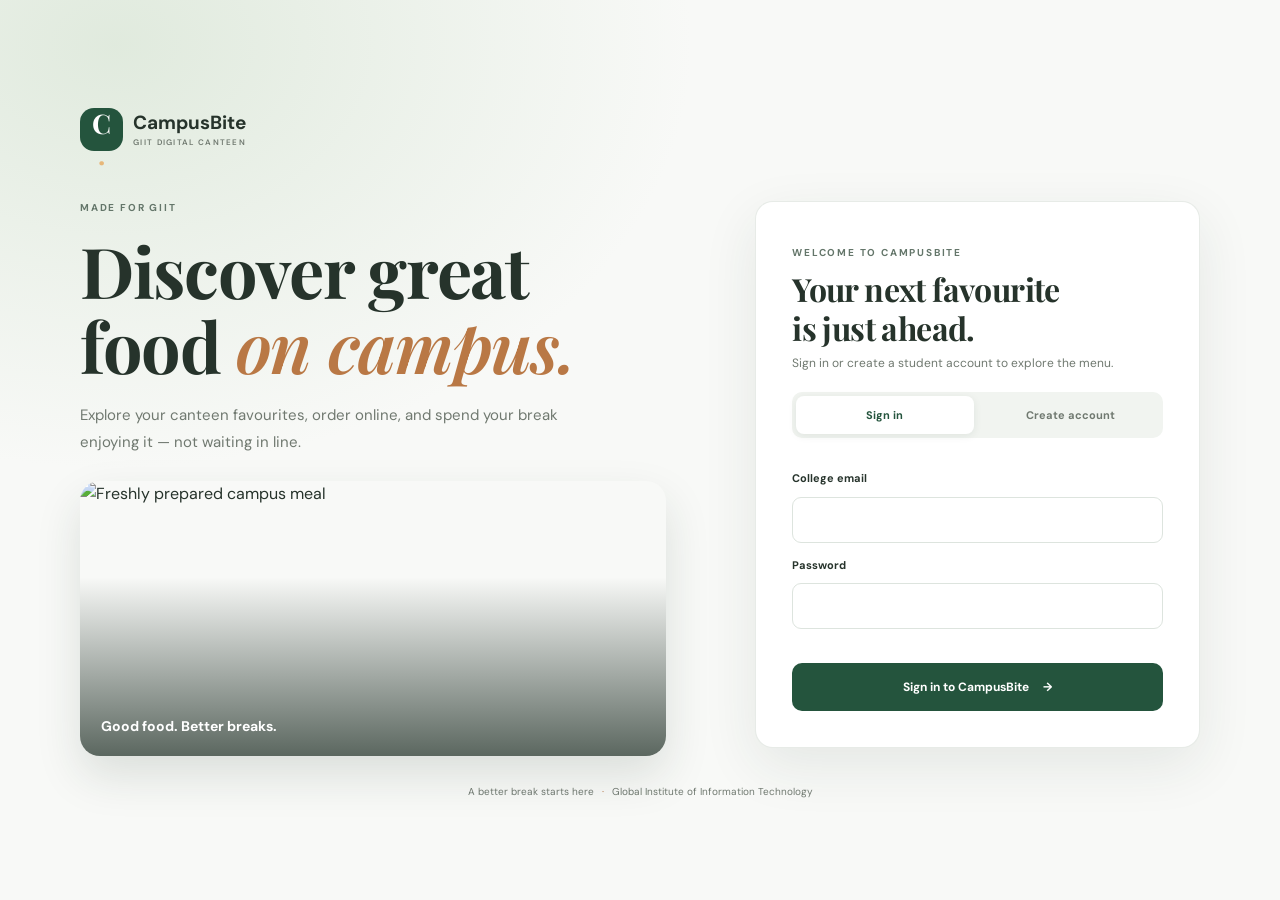
==== commit 85b95992: "Enhance CampusBite frontend and backend" ====
--- a/src/main/resources/static/index.html
+++ b/src/main/resources/static/index.html
@@ -17,6 +17,95 @@
 </head>
 <body>
 
+<main class="welcome-screen" id="welcome-screen">
+    <div class="welcome-shell">
+        <a class="brand welcome-brand" href="/" aria-label="CampusBite">
+            <span class="brand-icon">C<span>.</span></span>
+            <span>CampusBite<small>GIIT DIGITAL CANTEEN</small></span>
+        </a>
+
+        <div class="welcome-layout">
+            <section class="welcome-story" aria-labelledby="welcome-heading">
+                <span class="eyebrow">MADE FOR GIIT</span>
+                <h1 id="welcome-heading">Discover great food <em>on campus.</em></h1>
+                <p>Explore your canteen favourites, order online, and spend your break enjoying it — not waiting in line.</p>
+                <div class="welcome-photo">
+                    <img src="https://images.unsplash.com/photo-1547592180-85f173990554?auto=format&fit=crop&w=1200&q=85"
+                         alt="Freshly prepared campus meal">
+                    <span>Good food. Better breaks.</span>
+                </div>
+            </section>
+
+            <section class="welcome-auth panel" aria-label="Student account">
+                <div id="signed-out-view">
+                    <div class="welcome-auth-heading">
+                        <span class="eyebrow">WELCOME TO CAMPUSBITE</span>
+                        <h2>Your next favourite<br>is just ahead.</h2>
+                        <p>Sign in or create a student account to explore the menu.</p>
+                    </div>
+                    <div class="account-tabs" role="tablist" aria-label="Account access">
+                        <button type="button" class="account-tab active" id="show-login">Sign in</button>
+                        <button type="button" class="account-tab" id="show-register">Create account</button>
+                    </div>
+                    <form id="login-form" class="account-form">
+                        <label for="login-email">College email</label>
+                        <input id="login-email" name="email" type="email" maxlength="254" autocomplete="email" required>
+                        <label for="login-password">Password</label>
+                        <input id="login-password" name="password" type="password" minlength="8" maxlength="72" autocomplete="current-password" required>
+                        <p id="login-message" class="form-message" role="status" aria-live="polite"></p>
+                        <button type="submit" class="button button-primary button-full">Sign in to CampusBite <span>→</span></button>
+                    </form>
+                    <form id="register-form" class="account-form" hidden>
+                        <label for="register-name">Full name</label>
+                        <input id="register-name" name="name" maxlength="100" autocomplete="name" required>
+                        <label for="register-phone">Mobile number</label>
+                        <input id="register-phone" name="phone" type="tel" maxlength="20" pattern="\+?[0-9]{7,15}" title="Enter 7 to 15 digits with an optional leading +" autocomplete="tel" required>
+                        <label for="register-email">Email address</label>
+                        <input id="register-email" name="email" type="email" maxlength="254" autocomplete="email" required>
+                        <label for="register-password">Password (at least 8 characters)</label>
+                        <input id="register-password" name="password" type="password" minlength="8" maxlength="72" autocomplete="new-password" required>
+                        <label for="register-confirm-password">Confirm password</label>
+                        <input id="register-confirm-password" name="confirmPassword" type="password" minlength="8" maxlength="72" autocomplete="new-password" required>
+                        <label class="terms-consent">
+                            <input id="terms-accepted" name="termsAccepted" type="checkbox" required>
+                            <span>I agree to the <a href="#terms" data-legal-dialog="terms-dialog">Terms of Service</a> and <a href="#privacy" data-legal-dialog="privacy-dialog">Privacy Policy</a>.</span>
+                        </label>
+                        <p id="register-message" class="form-message" role="status" aria-live="polite"></p>
+                        <button type="submit" class="button button-primary button-full">Create student account <span>→</span></button>
+                    </form>
+                    <form id="verify-email-form" class="account-form" hidden>
+                        <p>A six-digit verification code was sent to your email. It expires in 15 minutes.</p>
+                        <label for="verification-email">Email</label>
+                        <input id="verification-email" name="email" type="email" autocomplete="email" required>
+                        <label for="verification-code">Verification code</label>
+                        <input id="verification-code" name="code" inputmode="numeric" pattern="[0-9]{6}" maxlength="6" autocomplete="one-time-code" required>
+                        <p id="verification-message" class="form-message" role="status" aria-live="polite"></p>
+                        <button type="submit" class="button button-primary button-full">Verify email</button>
+                        <button type="button" class="button button-secondary button-full" id="resend-verification">Send another code</button>
+                    </form>
+                </div>
+            </section>
+        </div>
+        <p class="welcome-footer">A better break starts here <span>·</span> Global Institute of Information Technology</p>
+    </div>
+</main>
+
+<dialog id="terms-dialog" class="legal-dialog">
+    <form method="dialog"><button class="legal-close" aria-label="Close">×</button></form>
+    <span class="eyebrow">CAMPUSBITE</span>
+    <h2>Terms of Service</h2>
+    <p>CampusBite lets GIIT students browse the canteen menu, place orders and follow order updates. Menu availability and prices are provided by the canteen and may change. Orders are subject to canteen acceptance and availability.</p>
+    <p>Online payments are handled by Razorpay. CampusBite does not collect or store card details. For order support, contact the canteen staff.</p>
+</dialog>
+<dialog id="privacy-dialog" class="legal-dialog">
+    <form method="dialog"><button class="legal-close" aria-label="Close">×</button></form>
+    <span class="eyebrow">CAMPUSBITE</span>
+    <h2>Privacy Policy</h2>
+    <p>CampusBite stores the name, email address and phone number you provide to manage your account, orders and order updates. Passwords are stored as secure hashes. Order and payment status are used to fulfil and track orders.</p>
+    <p>Payments are processed by Razorpay; CampusBite does not store card details. Staff can access order information needed to prepare and manage canteen orders.</p>
+</dialog>
+
+<div id="app-shell" hidden>
 <header class="site-header">
     <div class="container nav-wrapper">
         <a class="brand" href="#" aria-label="CampusBite home">
@@ -31,7 +120,13 @@
             <a href="#about">About</a>
         </nav>
 
-            <a href="#account-section" class="account-link" id="account-link">Sign in</a>
+            <details class="profile-dropdown" id="profile-dropdown">
+                <summary class="account-link" id="account-link">Account</summary>
+                <div class="profile-menu">
+                    <a href="#account-section">Profile and orders</a>
+                    <button type="button" id="header-logout">Sign out</button>
+                </div>
+            </details>
             <button type="button" class="notification-button" id="notification-button"
                     aria-label="Notifications" hidden>Updates <span id="notification-count">0</span></button>
             <a href="#cart-section" class="nav-cart">
@@ -86,42 +181,6 @@
                 <p>Sign in to place and track orders, manage your profile, and see order updates.</p>
             </div>
             <div class="account-card panel">
-                <div id="signed-out-view">
-                    <div class="account-tabs" role="tablist" aria-label="Account access">
-                        <button type="button" class="account-tab active" id="show-login">Sign in</button>
-                        <button type="button" class="account-tab" id="show-register">Create account</button>
-                    </div>
-                    <form id="login-form" class="account-form">
-                        <label for="login-email">Email</label>
-                        <input id="login-email" name="email" type="email" autocomplete="email" required>
-                        <label for="login-password">Password</label>
-                        <input id="login-password" name="password" type="password" minlength="8" autocomplete="current-password" required>
-                        <p id="login-message" class="form-message" role="status"></p>
-                        <button type="submit" class="button button-primary button-full">Sign in</button>
-                    </form>
-                    <form id="register-form" class="account-form" hidden>
-                        <label for="register-name">Full name</label>
-                        <input id="register-name" name="name" maxlength="100" autocomplete="name" required>
-                        <label for="register-phone">Phone number</label>
-                        <input id="register-phone" name="phone" type="tel" maxlength="20" autocomplete="tel" required>
-                        <label for="register-email">Email</label>
-                        <input id="register-email" name="email" type="email" maxlength="254" autocomplete="email" required>
-                        <label for="register-password">Password (at least 8 characters)</label>
-                        <input id="register-password" name="password" type="password" minlength="8" maxlength="72" autocomplete="new-password" required>
-                        <p id="register-message" class="form-message" role="status"></p>
-                        <button type="submit" class="button button-primary button-full">Create student account</button>
-                    </form>
-                    <form id="verify-email-form" class="account-form" hidden>
-                        <p>A six-digit code was sent to your email. It expires in 15 minutes.</p>
-                        <label for="verification-email">Email</label>
-                        <input id="verification-email" name="email" type="email" autocomplete="email" required>
-                        <label for="verification-code">Verification code</label>
-                        <input id="verification-code" name="code" inputmode="numeric" pattern="[0-9]{6}" maxlength="6" autocomplete="one-time-code" required>
-                        <p id="verification-message" class="form-message" role="status"></p>
-                        <button type="submit" class="button button-primary button-full">Verify email</button>
-                        <button type="button" class="button button-secondary button-full" id="resend-verification">Send another code</button>
-                    </form>
-                </div>
                 <div id="signed-in-view" hidden>
                     <div class="panel-heading">
                         <div><span class="eyebrow">ACCOUNT PROFILE</span><h3 id="profile-heading">Welcome back</h3></div>
@@ -340,6 +399,32 @@
         <a href="#home" class="back-top">Back to top ↑</a>
     </div>
 </footer>
+</div>
+
+<dialog id="product-dialog" class="product-dialog"
+        aria-labelledby="product-dialog-title"
+        aria-describedby="product-dialog-description">
+    <form id="product-customization-form">
+        <div class="product-dialog-heading">
+            <div>
+                <span class="eyebrow">MAKE IT YOURS</span>
+                <h2 id="product-dialog-title">Customize your order</h2>
+                <p id="product-dialog-description"></p>
+            </div>
+            <button type="button" id="product-dialog-close"
+                    class="legal-close" aria-label="Close customization">×</button>
+        </div>
+        <div id="product-options"></div>
+        <div class="product-dialog-footer">
+            <div>
+                <span>Price per item</span>
+                <strong id="product-customization-total"></strong>
+            </div>
+            <button type="submit" id="add-customized-product"
+                    class="button button-primary">Add to cart</button>
+        </div>
+    </form>
+</dialog>
 
 <div class="toast-container" id="toast-container" aria-live="polite" aria-atomic="false"></div>
 
--- a/src/main/resources/static/style.css
+++ b/src/main/resources/static/style.css
@@ -540,6 +540,22 @@
     font-size: 10px;
 }
 
+.food-diet-tag {
+    display: inline-flex;
+    margin: 0 0 12px;
+    padding: 4px 8px;
+    border: 1px solid #B8D8B7;
+    border-radius: 20px;
+    color: #28643D;
+    font-size: 9px;
+    font-weight: 700;
+}
+
+.food-diet-tag.non-veg {
+    border-color: #E5B4A9;
+    color: #944B3A;
+}
+
 .food-card-bottom {
     display: flex;
     align-items: center;
@@ -1203,7 +1219,7 @@
     .container { width: min(100% - 32px, 540px); }
     .section-padding { padding: 59px 0; }
 
-    .nav-wrapper { min-height: 70px; gap: 10px; }
+    .nav-wrapper { min-height: 70px; gap: 6px; }
     .brand { font-size: 16px; gap: 8px; }
 
     .brand-icon {
@@ -1217,9 +1233,9 @@
     .main-nav { display: none; }
 
     .nav-cart {
-        gap: 6px;
-        padding: 8px 10px;
-        font-size: 11px;
+        gap: 4px;
+        padding: 6px;
+        font-size: 10px;
     }
 
     .account-link { font-size: 10px; }
@@ -1324,6 +1340,13 @@
     .panel { padding: 18px; }
     .panel-heading h3 { font-size: 21px; }
     .cart-heading-count { font-size: 10px; }
+    .product-dialog { padding: 20px; }
+    .product-dialog-heading h2 { font-size: 23px; }
+    .product-dialog-footer {
+        align-items: stretch;
+        flex-direction: column;
+    }
+    .product-dialog-footer button { width: 100%; }
     .aside-card { padding: 24px; }
     .aside-card h3 { font-size: 29px; }
 
@@ -1350,6 +1373,36 @@
     .toast-container {
         right: 12px;
         bottom: 12px;
+    }
+}
+
+@media (max-width: 360px) {
+    .nav-wrapper { gap: 3px; }
+    .brand small { display: none; }
+    .nav-cart { gap: 3px; padding: 4px; font-size: 9px; }
+    .cart-badge { min-width: 20px; height: 20px; }
+
+    .notification-button {
+        position: relative;
+        width: 30px;
+        height: 30px;
+        padding: 0;
+        font-size: 0;
+    }
+
+    .notification-button::before {
+        content: "♧";
+        font-size: 15px;
+    }
+
+    .notification-button span {
+        position: absolute;
+        top: -5px;
+        right: -5px;
+        min-width: 15px;
+        height: 15px;
+        margin: 0;
+        font-size: 8px;
     }
 }
 
@@ -1394,9 +1447,349 @@
 
 .food-card-content { transform: translateZ(12px); }
 
+@media (max-width: 680px) {
+    .food-card, .food-card:hover {
+        transform: none;
+        transform-style: flat;
+    }
+
+    .food-card-content { transform: none; }
+}
+
 @keyframes note-float {
     0%, 100% { transform: translateY(0); }
     50% { transform: translateY(-8px); }
+}
+
+/* Authentication-first entry */
+.welcome-screen {
+    min-height: 100vh;
+    min-height: 100svh;
+    display: grid;
+    align-items: center;
+    padding: 28px 0 20px;
+    background:
+        radial-gradient(ellipse at 9% 5%, rgba(219, 231, 216, .82), transparent 35%),
+        var(--paper);
+}
+
+.welcome-shell {
+    width: min(1120px, calc(100% - 48px));
+    margin: 0 auto;
+}
+
+.welcome-brand { font-size: 19px; }
+
+.welcome-layout {
+    display: grid;
+    grid-template-columns: minmax(0, 1.08fr) minmax(350px, .82fr);
+    align-items: center;
+    gap: clamp(42px, 7vw, 94px);
+    margin: 42px 0 28px;
+}
+
+.welcome-story h1 {
+    max-width: 590px;
+    margin: 14px 0 18px;
+    font-size: clamp(44px, 5.7vw, 70px);
+    line-height: 1.08;
+}
+
+.welcome-story > p {
+    max-width: 480px;
+    margin-bottom: 25px;
+    color: var(--muted);
+    font-size: 15px;
+    line-height: 1.8;
+}
+
+.welcome-photo {
+    position: relative;
+    height: clamp(190px, 25vw, 275px);
+    overflow: hidden;
+    border-radius: 20px;
+    box-shadow: 0 20px 45px rgba(31, 55, 40, .13);
+}
+
+.welcome-photo::after {
+    position: absolute;
+    inset: 35% 0 0;
+    background: linear-gradient(transparent, rgba(17, 34, 24, .68));
+    content: "";
+}
+
+.welcome-photo img {
+    width: 100%;
+    height: 100%;
+    object-fit: cover;
+}
+
+.welcome-photo span {
+    position: absolute;
+    z-index: 1;
+    bottom: 19px;
+    left: 21px;
+    color: white;
+    font-size: 14px;
+    font-weight: 700;
+}
+
+.welcome-auth {
+    width: 100%;
+    max-width: 470px;
+    justify-self: end;
+    padding: clamp(24px, 3.2vw, 36px);
+    border-color: rgba(225, 230, 225, .8);
+    box-shadow: 0 18px 55px rgba(31, 55, 40, .09);
+}
+
+.welcome-auth-heading h2 {
+    margin: 7px 0;
+    font: 700 clamp(25px, 3vw, 32px)/1.2 "Playfair Display", Georgia, serif;
+    letter-spacing: -.6px;
+}
+
+.welcome-auth-heading p {
+    margin-bottom: 19px;
+    color: var(--muted);
+    font-size: 12px;
+}
+
+.welcome-auth .account-form input:not([type="checkbox"]) {
+    min-height: 46px;
+    border-color: #DDE4DE;
+    border-radius: 9px;
+    font-size: 13px;
+}
+
+.welcome-auth .account-form input:focus {
+    border-color: #739076;
+    outline: 2px solid #E5EDE3;
+}
+
+.welcome-auth .form-message { min-height: 16px; }
+
+.terms-consent {
+    display: flex;
+    align-items: flex-start;
+    gap: 9px;
+    color: var(--muted);
+    line-height: 1.55;
+}
+
+.terms-consent input {
+    flex: 0 0 auto;
+    width: 16px;
+    height: 16px;
+    margin: 2px 0 0;
+    accent-color: var(--green);
+}
+
+.terms-consent a, .welcome-footer a {
+    color: var(--green);
+    text-decoration: underline;
+    text-underline-offset: 2px;
+}
+
+.welcome-footer {
+    margin: 0;
+    color: var(--muted);
+    font-size: 10px;
+    text-align: center;
+}
+
+.welcome-footer span { padding: 0 5px; color: var(--orange); }
+
+.legal-dialog {
+    width: min(520px, calc(100% - 32px));
+    padding: 30px;
+    border: 1px solid var(--line);
+    border-radius: 18px;
+    color: var(--text);
+    box-shadow: 0 20px 70px rgba(17, 34, 24, .25);
+}
+
+.legal-dialog::backdrop { background: rgba(19, 35, 25, .58); }
+
+.legal-dialog h2 {
+    margin: 7px 0 13px;
+    font: 700 27px "Playfair Display", Georgia, serif;
+}
+
+.legal-dialog p {
+    color: #5f6d63;
+    font-size: 13px;
+    line-height: 1.8;
+}
+
+.legal-dialog form { display: flex; justify-content: flex-end; }
+
+.legal-close {
+    width: 34px;
+    height: 34px;
+    border: 0;
+    border-radius: 50%;
+    background: var(--green-light);
+    color: var(--green);
+    font-size: 23px;
+}
+
+.product-dialog {
+    width: min(520px, calc(100% - 32px));
+    max-height: min(88vh, 760px);
+    overflow-y: auto;
+    padding: 26px;
+    border: 1px solid var(--line);
+    border-radius: 18px;
+    color: var(--text);
+    box-shadow: 0 20px 70px rgba(17, 34, 24, .25);
+}
+
+.product-dialog::backdrop { background: rgba(19, 35, 25, .62); }
+
+.product-dialog-heading {
+    display: flex;
+    align-items: flex-start;
+    justify-content: space-between;
+    gap: 18px;
+    padding-bottom: 18px;
+    border-bottom: 1px solid var(--line);
+}
+
+.product-dialog-heading h2 {
+    margin: 7px 0;
+    font: 700 27px "Playfair Display", Georgia, serif;
+}
+
+.product-dialog-heading p {
+    margin: 0;
+    color: var(--muted);
+    font-size: 12px;
+    line-height: 1.6;
+}
+
+.product-option-group {
+    display: grid;
+    gap: 8px;
+    margin: 20px 0;
+    padding: 0;
+    border: 0;
+}
+
+.product-option-group legend {
+    margin-bottom: 8px;
+    font-size: 12px;
+    font-weight: 700;
+}
+
+.product-option-choice {
+    display: grid;
+    grid-template-columns: 18px minmax(0, 1fr) auto;
+    align-items: center;
+    gap: 10px;
+    min-height: 46px;
+    padding: 10px 12px;
+    border: 1px solid var(--line);
+    border-radius: 10px;
+    cursor: pointer;
+    font-size: 12px;
+}
+
+.product-option-choice input { accent-color: var(--green); }
+
+.product-option-choice strong {
+    color: var(--green);
+    font-size: 12px;
+}
+
+.product-option-details small {
+    display: block;
+    margin-top: 3px;
+    color: var(--muted);
+    font-size: 10px;
+}
+
+.product-dialog-footer {
+    display: flex;
+    align-items: center;
+    justify-content: space-between;
+    gap: 14px;
+    padding-top: 18px;
+    border-top: 1px solid var(--line);
+}
+
+.product-dialog-footer span,
+.product-dialog-footer strong { display: block; }
+
+.product-dialog-footer span {
+    color: var(--muted);
+    font-size: 10px;
+}
+
+.product-dialog-footer strong {
+    margin-top: 4px;
+    color: var(--green);
+    font: 700 22px "Playfair Display", Georgia, serif;
+}
+
+.product-dialog-footer button:disabled {
+    cursor: not-allowed;
+    opacity: .55;
+}
+
+.profile-dropdown { position: relative; }
+.profile-dropdown summary { cursor: pointer; list-style: none; }
+.profile-dropdown summary::-webkit-details-marker { display: none; }
+.profile-dropdown summary::after { margin-left: 5px; content: "⌄"; }
+
+.profile-menu {
+    position: absolute;
+    top: calc(100% + 12px);
+    right: 0;
+    z-index: 25;
+    display: grid;
+    min-width: 175px;
+    gap: 3px;
+    padding: 7px;
+    border: 1px solid var(--line);
+    border-radius: 12px;
+    background: white;
+    box-shadow: 0 12px 30px rgba(31, 55, 40, .13);
+}
+
+.profile-menu a, .profile-menu button {
+    padding: 10px 11px;
+    border: 0;
+    border-radius: 7px;
+    background: transparent;
+    color: var(--text);
+    font-size: 12px;
+    text-align: left;
+}
+
+.profile-menu a:hover, .profile-menu button:hover {
+    background: var(--green-light);
+    color: var(--green);
+}
+
+@media (max-width: 760px) {
+    .welcome-screen { padding-top: 20px; }
+    .welcome-shell { width: min(100% - 32px, 520px); }
+    .welcome-layout {
+        grid-template-columns: 1fr;
+        gap: 25px;
+        margin-top: 27px;
+    }
+    .welcome-story h1 { font-size: clamp(39px, 10vw, 57px); }
+    .welcome-story > p { font-size: 13px; }
+    .welcome-photo { height: 175px; }
+    .welcome-auth { max-width: none; justify-self: stretch; padding: 23px; }
+    .welcome-footer { line-height: 1.7; }
+}
+
+@media (max-width: 380px) {
+    .welcome-auth { padding: 19px; }
+    .welcome-story h1 { font-size: 38px; }
 }
 
 @keyframes decoration-turn {
